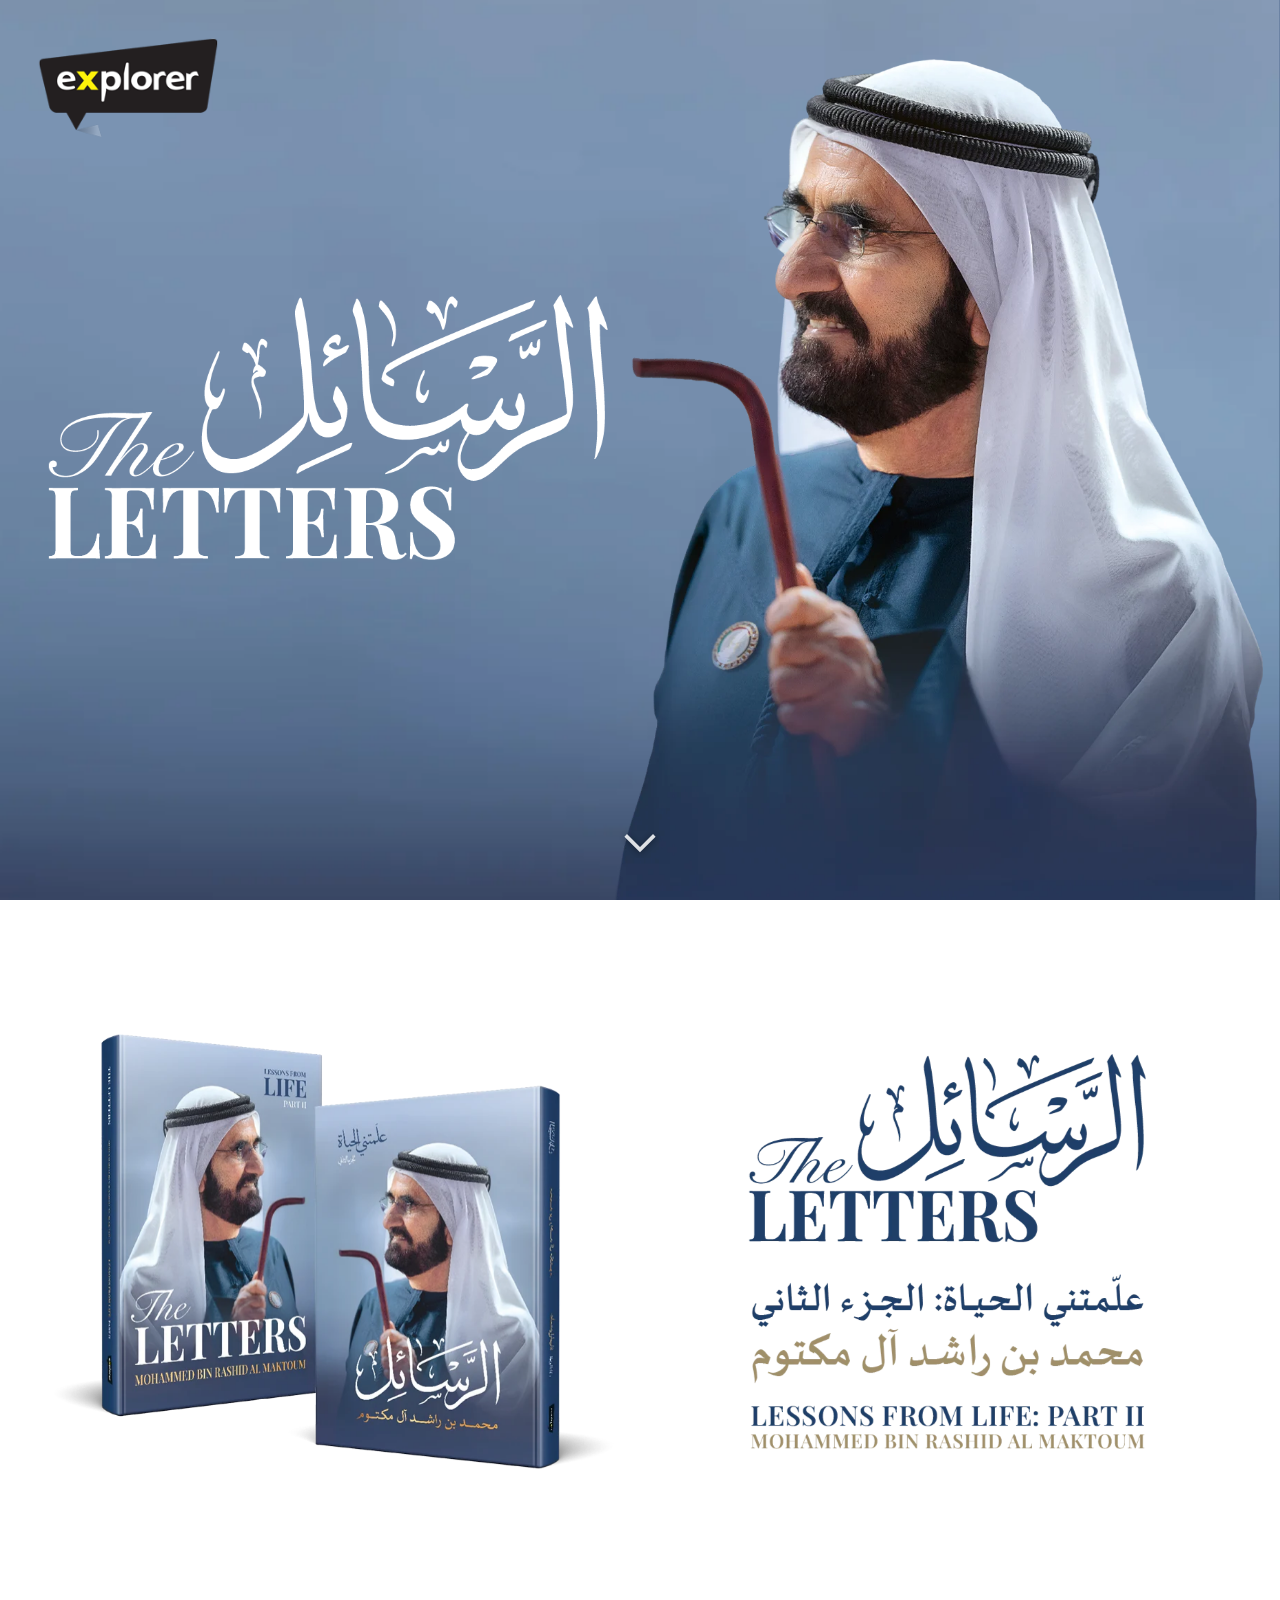
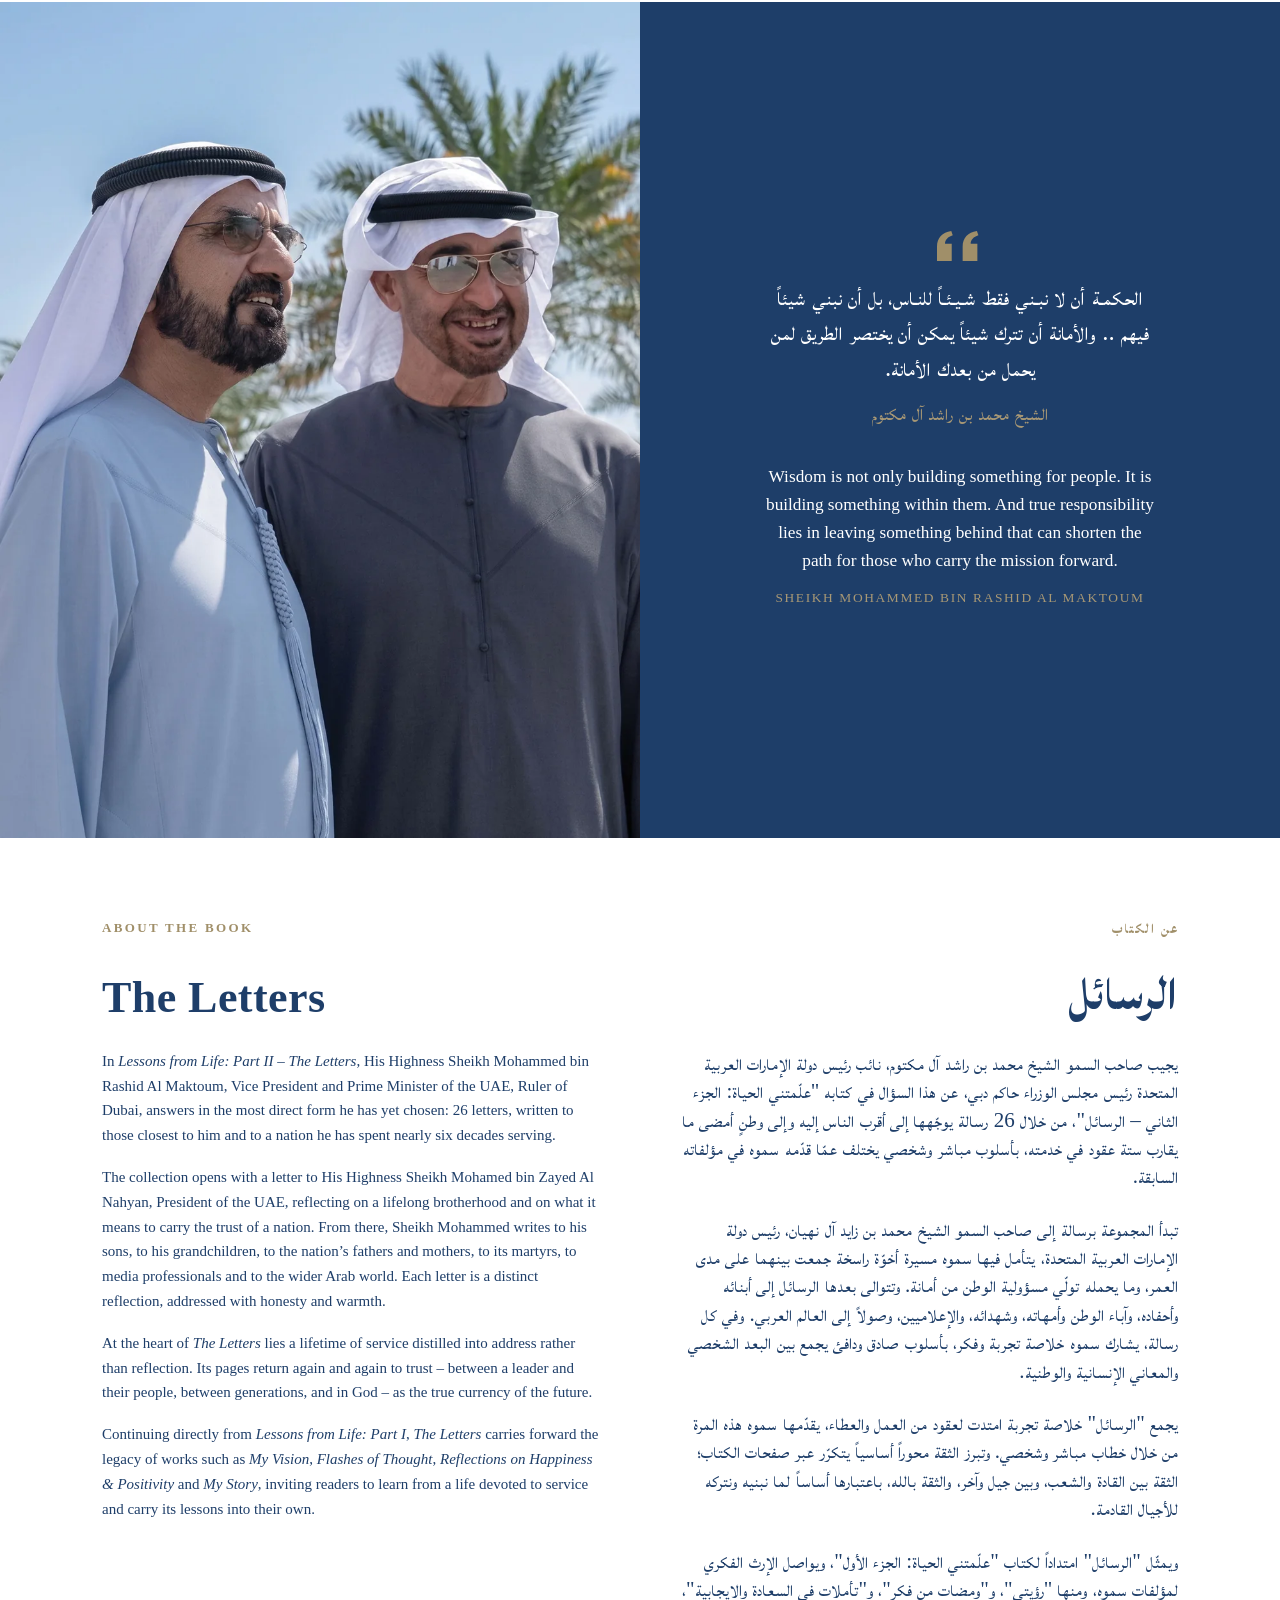
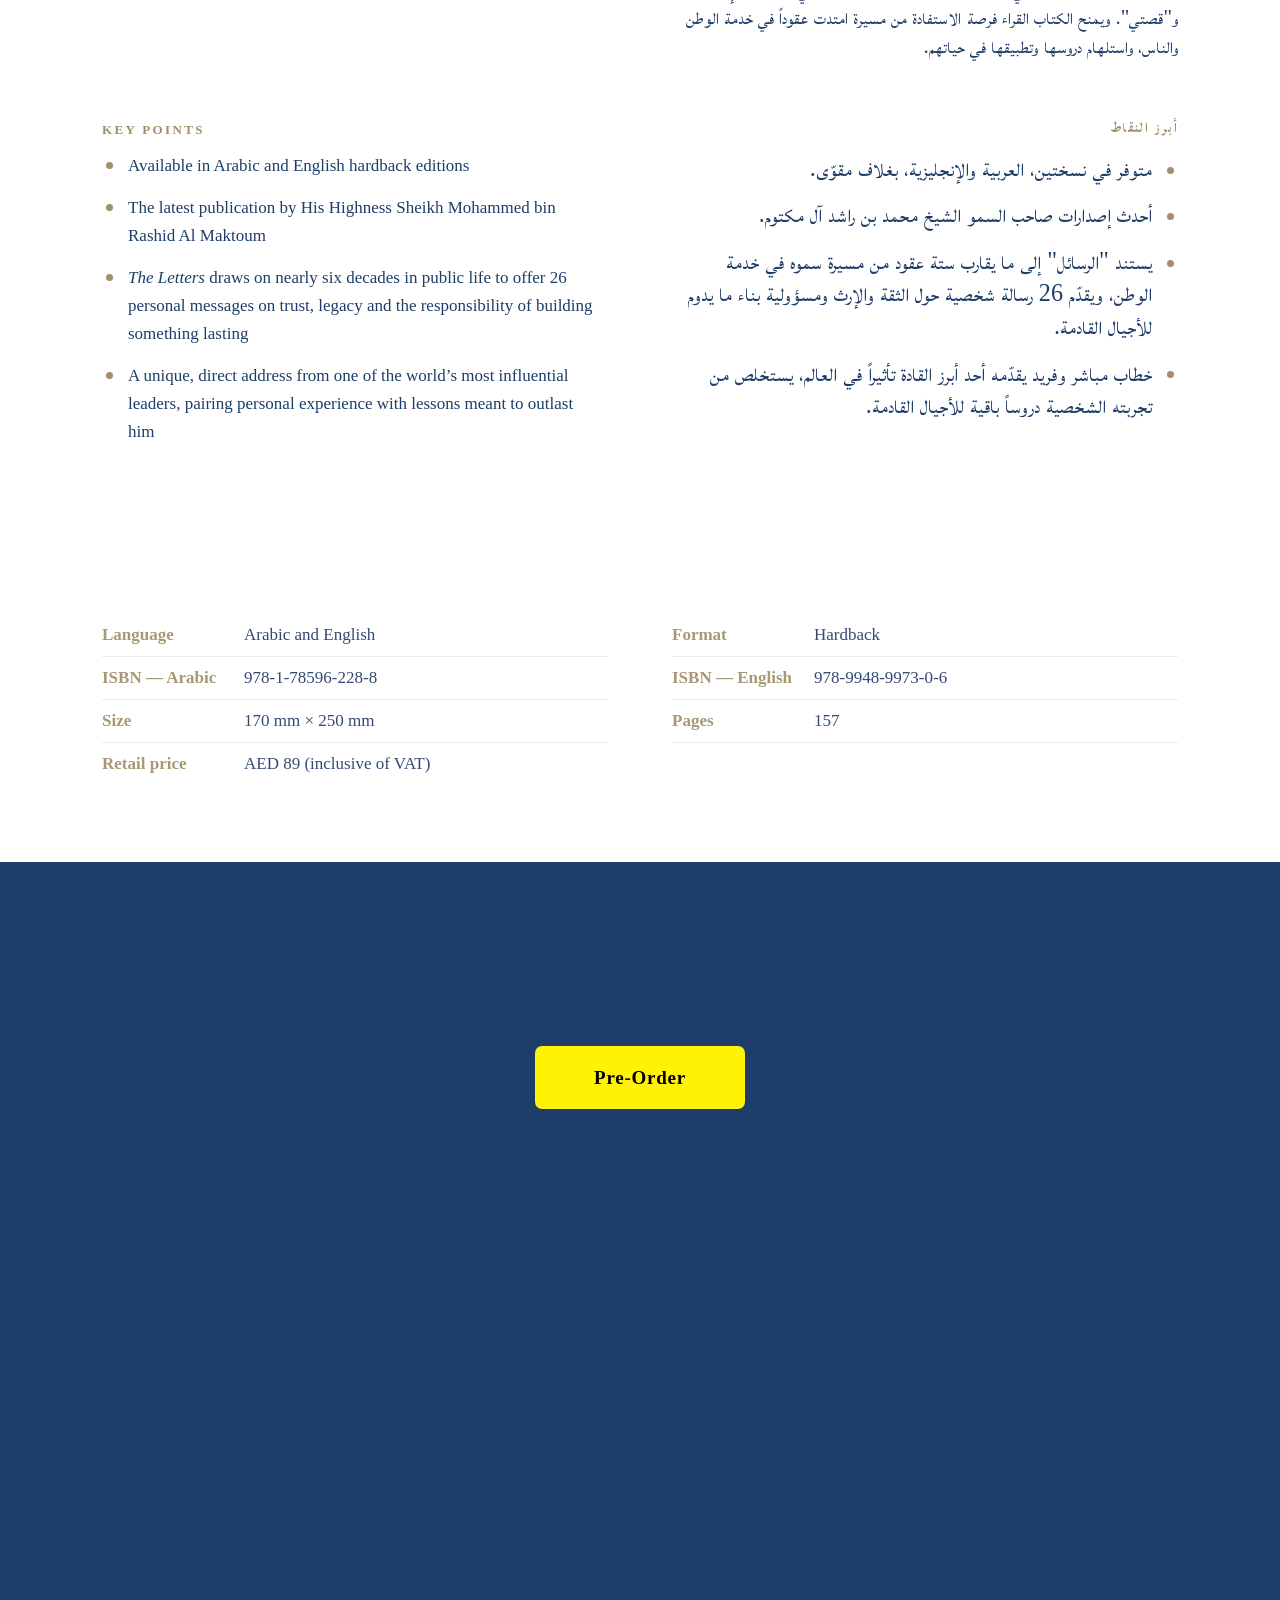
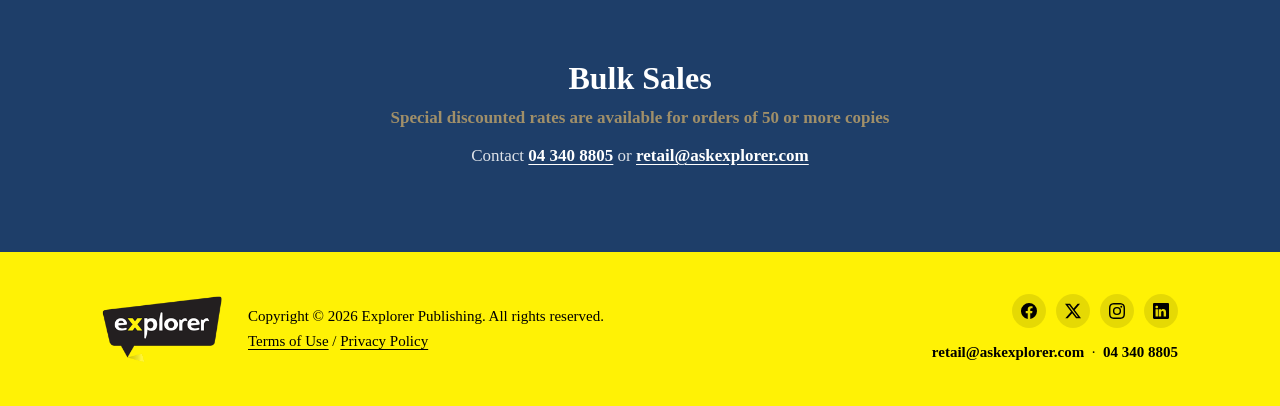
==== index.html @ 11eaa805 "Add the social share card; remove the unused feature band share.jpg - The page has advertised og:ima" ====
<!DOCTYPE html>
<html lang="en" dir="ltr">
<head>
<meta charset="utf-8" />
<meta name="viewport" content="width=device-width, initial-scale=1" />
<meta name="author" content="Explorer Publishing" />

<title>علّمتني الحياة: الجزء الثاني – الرسائل | Lessons from Life: Part II – The Letters</title>
<meta name="description" content="26 letters on trust, legacy and what we leave behind — the latest book by HH Sheikh Mohammed bin Rashid Al Maktoum. Pre-order the Arabic or English hardback from Explorer Publishing." />
<meta name="keywords" content="علّمتني الحياة الجزء الثاني, الرسائل, Lessons from Life Part II, The Letters, HH Sheikh Mohammed bin Rashid Al Maktoum, Explorer Publishing, UAE books, Arabic books, English edition, Dubai leadership books, 978-1-78596-228-8, 978-9948-9973-0-6" />
<link rel="canonical" href="https://askexplorer.com/lessonsfromlife/" />

<!-- Social sharing -->
<meta property="og:type" content="book" />
<meta property="og:site_name" content="Explorer Publishing" />
<meta property="og:locale" content="en_AE" />
<meta property="og:locale:alternate" content="ar_AE" />
<meta property="og:title" content="Lessons from Life: Part II – The Letters" />
<meta property="og:description" content="26 letters on trust, legacy and what we leave behind — the latest book by HH Sheikh Mohammed bin Rashid Al Maktoum. Arabic and English hardback editions, pre-order now." />
<meta property="og:image" content="https://askexplorer.com/lessonsfromlife/images/part2/share.jpg" />
<meta property="og:image:width" content="1200" />
<meta property="og:image:height" content="630" />
<meta property="og:image:type" content="image/jpeg" />
<meta property="og:image:alt" content="Lessons from Life: Part II – The Letters, by HH Sheikh Mohammed bin Rashid Al Maktoum" />
<meta property="og:url" content="https://askexplorer.com/lessonsfromlife/" />
<meta name="twitter:card" content="summary_large_image" />
<meta name="twitter:site" content="@askexplorer" />
<meta name="twitter:title" content="Lessons from Life: Part II – The Letters" />
<meta name="twitter:description" content="26 letters on trust, legacy and what we leave behind. Arabic and English hardback editions, pre-order now." />
<meta name="twitter:image" content="https://askexplorer.com/lessonsfromlife/images/part2/share.jpg" />

<!-- ?v=2 because the icon was replaced in place; browsers cache favicons
     hard and would otherwise keep serving the old one indefinitely. -->
<link rel="icon" href="images/favicon.svg?v=2" type="image/svg+xml" />
<link rel="icon" href="images/favicon.ico?v=2" sizes="16x16 32x32 48x48" />
<link rel="apple-touch-icon" href="images/apple-touch-icon.png?v=2" />
<meta name="theme-color" content="#1E3E69" />

<link rel="preload" href="fonts/lateef-arabic-400.woff2" as="font" type="font/woff2" crossorigin />
<!-- Hero art is the LCP. The sky is a CSS background, so without this the
     browser cannot start it until the stylesheet has parsed. -->
<link rel="preload" href="images/part2/sky.webp" as="image" type="image/webp" />
<link rel="preload" href="images/part2/figure.webp" as="image" type="image/webp" fetchpriority="high" />
<link rel="stylesheet" href="css/site.css" />

<script type="application/ld+json">
{
  "@context": "https://schema.org",
  "@type": "Book",
  "name": "علّمتني الحياة: الجزء الثاني – الرسائل",
  "alternateName": "Lessons from Life: Part II – The Letters",
  "author": { "@type": "Person", "name": "HH Sheikh Mohammed bin Rashid Al Maktoum" },
  "isPartOf": { "@type": "BookSeries", "name": "Lessons from Life" },
  "position": 2,
  "publisher": { "@type": "Organization", "name": "Explorer Publishing", "url": "https://askexplorer.com/" },
  "image": "https://askexplorer.com/lessonsfromlife/images/part2/share.jpg",
  "url": "https://askexplorer.com/lessonsfromlife/",
  "description": "26 letters written by HH Sheikh Mohammed bin Rashid Al Maktoum to those closest to him and to the nation he has spent nearly six decades serving — on trust, legacy and the responsibility of building something lasting. Available in Arabic and English hardback editions.",
  "workExample": [
    {
      "@type": "Book",
      "bookEdition": "Arabic",
      "inLanguage": "ar",
      "isbn": "978-1-78596-228-8",
      "bookFormat": "https://schema.org/Hardcover",
      "numberOfPages": 157,
      "offers": {
        "@type": "Offer",
        "url": "https://shop.askexplorer.com/hh-books/lessons-from-life-part-two-the-letters.html",
        "price": "89.00",
        "priceCurrency": "AED",
        "availability": "https://schema.org/PreOrder",
        "seller": { "@type": "Organization", "name": "Explorer Publishing" }
      }
    },
    {
      "@type": "Book",
      "bookEdition": "English",
      "inLanguage": "en",
      "isbn": "978-9948-9973-0-6",
      "bookFormat": "https://schema.org/Hardcover",
      "offers": {
        "@type": "Offer",
        "url": "https://shop.askexplorer.com/hh-books/lessons-from-life-part-two-the-letters.html",
        "price": "89.00",
        "priceCurrency": "AED",
        "availability": "https://schema.org/PreOrder",
        "seller": { "@type": "Organization", "name": "Explorer Publishing" }
      }
    }
  ]
}
</script>

<!-- GA4. Replaced the UA property, which stopped collecting in July 2023. -->
<script async src="https://www.googletagmanager.com/gtag/js?id=G-B849YPRY3N"></script>
<script>
  window.dataLayer = window.dataLayer || [];
  function gtag(){dataLayer.push(arguments);}
  gtag('js', new Date());
  gtag('config', 'G-B849YPRY3N');
</script>
</head>

<body>
<a class="skip-link" href="#main">Skip to content</a>

<div class="site-logo">
  <a href="https://www.askexplorer.com/" target="_blank" rel="noopener">
    <img src="images/logo.png" width="209" height="115" alt="Explorer Publishing" />
  </a>
</div>

<!-- ============ HERO ============ -->
<!-- Pure-image hero. Nothing renders over the art; the <h1> is visually
     hidden so search engines and screen readers still get the title.

     The title and figure are trimmed to their exact alpha bounding boxes, so
     they can be positioned independently. On wide screens they sit inside a
     stage that reproduces the designer's original 2000x1306 composition
     exactly. On portrait screens the stage becomes a column: title on top,
     figure anchored to the bottom, sky cropping freely behind. -->
<header class="hero" id="top">

  <div class="hero__layers" aria-hidden="true">

    <div class="hero__sky" data-depth="0.18"></div>

    <div class="hero__stage">
      <picture class="hero__art hero__art--title">
        <source srcset="images/part2/title.webp?v=2" type="image/webp" />
        <img src="images/part2/title.png?v=2" alt="" width="811" height="385"
             decoding="async" fetchpriority="high" />
      </picture>

      <picture class="hero__art hero__art--figure">
        <source srcset="images/part2/figure.webp" type="image/webp" />
        <img src="images/part2/figure.png" alt="" width="940" height="1221"
             decoding="async" fetchpriority="high" />
      </picture>
    </div>

  </div>

  <h1 class="visually-hidden">
    <span lang="ar" dir="rtl">علّمتني الحياة: الجزء الثاني – الرسائل</span>
    — Lessons from Life: Part II – The Letters, by HH Sheikh Mohammed bin Rashid Al Maktoum
  </h1>

  <a class="scroll-cue" href="#main" aria-label="Scroll to content">
    <svg viewBox="0 0 24 24" aria-hidden="true" focusable="false"><path fill="currentColor" d="M12 16.5 3.5 8l1.4-1.4L12 13.7l7.1-7.1L20.5 8z"/></svg>
  </a>
</header>

<main id="main">

  <!-- ============ THE BOOK ============ -->
  <!-- Two columns on a white ground: books left, title lockup right. Split
       from the single supplied plate at its natural gutter, so each half can
       be placed independently and stack on narrow screens. -->
  <section class="book-split" aria-label="The book">

    <div class="book-split__col book-split__col--books" data-drift="-26">
      <picture>
        <source srcset="images/part2/cover-books.webp?v=2" type="image/webp" />
        <img src="images/part2/cover-books.png?v=2"
             alt="The Letters shown in both editions: the English hardback and the Arabic hardback, علّمتني الحياة: الجزء الثاني – الرسائل"
             width="783" height="605"
             loading="lazy" decoding="async" />
      </picture>
    </div>

    <div class="book-split__col book-split__col--title" data-drift="14">
      <picture>
        <source srcset="images/part2/cover-title.webp?v=2" type="image/webp" />
        <img src="images/part2/cover-title.png?v=2"
             alt="Lessons from Life: Part II – The Letters, by Mohammed bin Rashid Al Maktoum"
             width="578" height="575" loading="lazy" decoding="async" />
      </picture>
    </div>

  </section>

  <!-- ============ QUOTE ============ -->
  <!-- Two columns: photograph left, quote panel right, as per the layout.
       Stacks to photo-over-text on narrow screens. -->
  <section class="quote-split" aria-label="Quote">

    <div class="quote-split__media">
      <picture>
        <source srcset="images/part2/quote-photo.webp" type="image/webp" />
        <img src="images/part2/quote-photo.jpg" alt="" width="1000" height="1306"
             loading="lazy" decoding="async" />
      </picture>
    </div>

    <div class="quote-split__panel">
      <blockquote class="quote-split__inner">
        <p class="quote-mark" aria-hidden="true">
          <svg viewBox="0 0 40 26" width="46" height="30" focusable="false"><path fill="currentColor" d="M0 26V13.7C0 6.1 4.6 1 12.4 0l1.3 3.6C9.4 5 7 7.6 7 11h5.8v15H0Zm22.3 0V13.7C22.3 6.1 26.9 1 34.7 0L36 3.6C31.7 5 29.3 7.6 29.3 11h5.8v15H22.3Z"/></svg>
        </p>

        <p class="quote-ar" lang="ar" dir="rtl">الحكمـة أن لا نبـني فقط شـيـئـاً للنـاس،  بل أن نبني شيئاً فيهم .. والأمانة أن تترك شيئاً يمكن أن يختصر الطريق لمن يحمل من بعدك الأمانة.</p>
        <cite class="quote-cite quote-cite--ar" lang="ar" dir="rtl">الشيخ محمد بن راشد آل مكتوم</cite>

        <p class="quote-en">Wisdom is not only building something for people. It is building something within them. And true responsibility lies in leaving something behind that can shorten the path for those who carry the mission forward.</p>
        <cite class="quote-cite">Sheikh Mohammed bin Rashid Al Maktoum</cite>
      </blockquote>
    </div>

  </section>

  <!-- ============ ABOUT THE BOOK ============ -->
  <section class="section" id="about">
    <div class="shell">
      <div class="bilingual">

        <div class="col-en">
          <p class="eyebrow">About the book</p>
          <h2 class="section-title">The Letters</h2>
          <div style="margin-top:24px">
              <p>In <i>Lessons from Life: Part II &ndash; The Letters</i>, His Highness Sheikh Mohammed bin Rashid Al Maktoum, Vice President and Prime Minister of the UAE, Ruler of Dubai, answers in the most direct form he has yet chosen: 26 letters, written to those closest to him and to a nation he has spent nearly six decades serving.</p>
              <p>The collection opens with a letter to His Highness Sheikh Mohamed bin Zayed Al Nahyan, President of the UAE, reflecting on a lifelong brotherhood and on what it means to carry the trust of a nation. From there, Sheikh Mohammed writes to his sons, to his grandchildren, to the nation&rsquo;s fathers and mothers, to its martyrs, to media professionals and to the wider Arab world. Each letter is a distinct reflection, addressed with honesty and warmth.</p>
              <p>At the heart of <i>The Letters</i> lies a lifetime of service distilled into address rather than reflection. Its pages return again and again to trust &ndash; between a leader and their people, between generations, and in God &ndash; as the true currency of the future.</p>
              <p>Continuing directly from <i>Lessons from Life: Part I</i>, <i>The Letters</i> carries forward the legacy of works such as <i>My Vision</i>, <i>Flashes of Thought</i>, <i>Reflections on Happiness &amp; Positivity</i> and <i>My Story</i>, inviting readers to learn from a life devoted to service and carry its lessons into their own.</p>
          </div>
          <h3 class="eyebrow" style="margin-top:32px">Key points</h3>
          <ul class="points">
                <li>Available in Arabic and English hardback editions</li>
                <li>The latest publication by His Highness Sheikh Mohammed bin Rashid Al Maktoum</li>
                <li><i>The Letters</i> draws on nearly six decades in public life to offer 26 personal messages on trust, legacy and the responsibility of building something lasting</li>
                <li>A unique, direct address from one of the world&rsquo;s most influential leaders, pairing personal experience with lessons meant to outlast him</li>
          </ul>
        </div>

        <div class="col-ar" lang="ar" dir="rtl">
          <p class="eyebrow">عن الكتاب</p>
          <h2 class="section-title">الرسائل</h2>
          <div style="margin-top:24px">
              <p>يجيب صاحب السمو الشيخ محمد بن راشد آل مكتوم، نائب رئيس دولة الإمارات العربية المتحدة رئيس مجلس الوزراء حاكم دبي، عن هذا السؤال في كتابه "علّمتني الحياة: الجزء الثاني – الرسائل"، من خلال 26 رسالة يوجّهها إلى أقرب الناس إليه وإلى وطنٍ أمضى ما يقارب ستة عقود في خدمته، بأسلوب مباشر وشخصي يختلف عمّا قدّمه سموه في مؤلفاته السابقة.</p>
              <p>تبدأ المجموعة برسالة إلى صاحب السمو الشيخ محمد بن زايد آل نهيان، رئيس دولة الإمارات العربية المتحدة، يتأمل فيها سموه مسيرة أخوّة راسخة جمعت بينهما على مدى العمر، وما يحمله تولّي مسؤولية الوطن من أمانة. وتتوالى بعدها الرسائل إلى أبنائه وأحفاده، وآباء الوطن وأمهاته، وشهدائه، والإعلاميين، وصولاً إلى العالم العربي. وفي كل رسالة، يشارك سموه خلاصة تجربة وفكر، بأسلوب صادق ودافئ يجمع بين البعد الشخصي والمعاني الإنسانية والوطنية.</p>
              <p>يجمع "الرسائل" خلاصة تجربة امتدت لعقود من العمل والعطاء، يقدّمها سموه هذه المرة من خلال خطاب مباشر وشخصي. وتبرز الثقة محوراً أساسياً يتكرّر عبر صفحات الكتاب؛ الثقة بين القادة والشعب، وبين جيل وآخر، والثقة بالله، باعتبارها أساساً لما نبنيه ونتركه للأجيال القادمة.</p>
              <p>ويمثّل "الرسائل" امتداداً لكتاب "علّمتني الحياة: الجزء الأول"، ويواصل الإرث الفكري لمؤلفات سموه، ومنها "رؤيتي"، و"ومضات من فكر"، و"تأملات في السعادة والإيجابية"، و"قصتي". ويمنح الكتاب القراء فرصة الاستفادة من مسيرة امتدت عقوداً في خدمة الوطن والناس، واستلهام دروسها وتطبيقها في حياتهم.</p>
          </div>
          <h3 class="eyebrow" style="margin-top:32px">أبرز النقاط</h3>
          <ul class="points">
                <li>متوفر في نسختين، العربية والإنجليزية، بغلاف مقوّى.</li>
                <li>أحدث إصدارات صاحب السمو الشيخ محمد بن راشد آل مكتوم.</li>
                <li>يستند "الرسائل" إلى ما يقارب ستة عقود من مسيرة سموه في خدمة الوطن، ويقدّم 26 رسالة شخصية حول الثقة والإرث ومسؤولية بناء ما يدوم للأجيال القادمة.</li>
                <li>خطاب مباشر وفريد يقدّمه أحد أبرز القادة تأثيراً في العالم، يستخلص من تجربته الشخصية دروساً باقية للأجيال القادمة.</li>
          </ul>
        </div>

      </div>
    </div>
  </section>

  <!-- ============ SPECS ============ -->
  <section class="section" id="details">
    <div class="shell">
      <h2 class="visually-hidden">Book details</h2>
      <dl class="specs specs--wide">
        <div><dt>Language</dt><dd>Arabic and English</dd></div>
        <div><dt>Format</dt><dd>Hardback</dd></div>
        <div><dt>ISBN &mdash; Arabic</dt><dd>978-1-78596-228-8</dd></div>
        <div><dt>ISBN &mdash; English</dt><dd>978-9948-9973-0-6</dd></div>
        <div><dt>Size</dt><dd>170&nbsp;mm &times; 250&nbsp;mm</dd></div>
        <div><dt>Pages</dt><dd>157</dd></div>
        <div><dt>Retail price</dt><dd>AED&nbsp;89 (inclusive of VAT)</dd></div>
      </dl>
    </div>
  </section>

  <!-- ============ CTA ============ -->
  <section class="section cta-band band--dark" id="order"
           data-bg="images/part2/preorder-bg">
    <div class="shell">
      <h2 class="visually-hidden">Pre-order The Letters</h2>
      <a class="button" href="https://shop.askexplorer.com/hh-books/lessons-from-life-part-two-the-letters.html" target="_blank" rel="noopener"
         data-track="preorder">Pre-Order</a>
    </div>
  </section>

  <!-- ============ BULK SALES ============ -->
  <section class="section band--dark bulk-band" id="bulk"
           data-bg="images/part2/bulk-bg">
    <div class="shell bulk">
      <h2>Bulk Sales</h2>
      <p>Special discounted rates are available for orders of 50 or more copies</p>
      <p class="bulk__contact">
        Contact <a href="tel:+97143408805">04&nbsp;340&nbsp;8805</a>
        or <a href="mailto:retail@askexplorer.com">retail@askexplorer.com</a>
      </p>
    </div>
  </section>

</main>

<!-- ============ FOOTER ============ -->
<footer class="site-footer">
  <div class="shell footer-grid">

    <div class="footer-logo">
      <a href="https://www.askexplorer.com/" target="_blank" rel="noopener">
        <img src="images/logo.png" width="209" height="115" alt="Explorer Publishing" />
      </a>
    </div>

    <div>
      <p style="margin:0">Copyright &copy; 2026 Explorer Publishing. All rights reserved.</p>
      <p class="footer-links" style="margin:0">
        <a href="https://askexplorer.com/shop/terms-and-conditions">Terms of Use</a> /
        <a href="https://askexplorer.com/shop/privacy-policy">Privacy Policy</a>
      </p>
    </div>

    <div class="footer-contact">
      <div class="social">
        <a href="https://www.facebook.com/askexplorer" aria-label="Explorer on Facebook" target="_blank" rel="noopener">
          <svg viewBox="0 0 16 16" aria-hidden="true"><path d="M16 8.05A8.02 8.02 0 0 0 8 0a8.02 8.02 0 0 0-1.25 15.94v-5.6H4.72V8.05h2.03V6.28c0-2.02 1.2-3.13 3.02-3.13.87 0 1.79.16 1.79.16v1.97h-1.01c-.99 0-1.3.62-1.3 1.26v1.51h2.22l-.36 2.29H9.25v5.6A8.02 8.02 0 0 0 16 8.05Z"/></svg>
        </a>
        <a href="https://x.com/askexplorer" aria-label="Explorer on X" target="_blank" rel="noopener">
          <svg viewBox="0 0 16 16" aria-hidden="true"><path d="M12.6.75h2.454l-5.36 6.142L16 15.25h-4.937l-3.867-5.07-4.425 5.07H.316l5.733-6.57L0 .75h5.063l3.495 4.633L12.601.75Zm-.86 13.028h1.36L4.323 2.145H2.865z"/></svg>
        </a>
        <a href="https://www.instagram.com/askexplorer/" aria-label="Explorer on Instagram" target="_blank" rel="noopener">
          <svg viewBox="0 0 16 16" aria-hidden="true"><path d="M8 1.44c2.14 0 2.39.01 3.23.05.78.03 1.2.16 1.49.27.37.15.64.32.92.6.28.28.45.55.6.92.11.29.24.71.27 1.49.04.84.05 1.09.05 3.23s-.01 2.39-.05 3.23c-.03.78-.16 1.2-.27 1.49-.15.37-.32.64-.6.92-.28.28-.55.45-.92.6-.29.11-.71.24-1.49.27-.84.04-1.09.05-3.23.05s-2.39-.01-3.23-.05c-.78-.03-1.2-.16-1.49-.27a2.5 2.5 0 0 1-.92-.6 2.5 2.5 0 0 1-.6-.92c-.11-.29-.24-.71-.27-1.49C1.45 10.39 1.44 10.14 1.44 8s.01-2.39.05-3.23c.03-.78.16-1.2.27-1.49.15-.37.32-.64.6-.92.28-.28.55-.45.92-.6.29-.11.71-.24 1.49-.27C5.61 1.45 5.86 1.44 8 1.44ZM8 0C5.83 0 5.55.01 4.7.05c-.85.04-1.43.17-1.94.37-.53.2-.98.48-1.42.93-.45.44-.72.89-.93 1.42-.2.51-.33 1.09-.37 1.94C.01 5.55 0 5.83 0 8s.01 2.45.05 3.3c.04.85.17 1.43.37 1.94.2.53.48.98.93 1.42.44.45.89.72 1.42.93.51.2 1.09.33 1.94.37.85.04 1.13.05 3.3.05s2.45-.01 3.3-.05c.85-.04 1.43-.17 1.94-.37.53-.2.98-.48 1.42-.93.45-.44.72-.89.93-1.42.2-.51.33-1.09.37-1.94.04-.85.05-1.13.05-3.3s-.01-2.45-.05-3.3c-.04-.85-.17-1.43-.37-1.94a3.9 3.9 0 0 0-.93-1.42A3.9 3.9 0 0 0 13.24.42c-.51-.2-1.09-.33-1.94-.37C10.45.01 10.17 0 8 0Zm0 3.89a4.11 4.11 0 1 0 0 8.22 4.11 4.11 0 0 0 0-8.22Zm0 6.78a2.67 2.67 0 1 1 0-5.34 2.67 2.67 0 0 1 0 5.34Zm5.24-6.94a.96.96 0 1 1-1.92 0 .96.96 0 0 1 1.92 0Z"/></svg>
        </a>
        <a href="https://www.linkedin.com/company/explorer-publishing" aria-label="Explorer on LinkedIn" target="_blank" rel="noopener">
          <svg viewBox="0 0 16 16" aria-hidden="true"><path d="M0 1.15C0 .52.53 0 1.18 0h13.64C15.47 0 16 .52 16 1.15v13.7c0 .63-.53 1.15-1.18 1.15H1.18C.53 16 0 15.48 0 14.85V1.15ZM4.94 13.4V6.17H2.54v7.23h2.4Zm-1.2-8.22c.84 0 1.36-.55 1.36-1.24-.02-.7-.52-1.24-1.34-1.24-.82 0-1.36.54-1.36 1.24 0 .69.52 1.24 1.32 1.24h.02Zm4.42 8.22V9.37c0-.22.02-.43.08-.59.17-.43.56-.88 1.21-.88.86 0 1.2.65 1.2 1.6v3.9h2.4V9.22c0-2.22-1.18-3.25-2.76-3.25-1.29 0-1.86.71-2.18 1.2v.03h-.02l.02-.03V6.17h-2.4c.03.68 0 7.23 0 7.23h2.4Z"/></svg>
        </a>
      </div>
      <p style="margin:0">
        <a href="mailto:retail@askexplorer.com">retail@askexplorer.com</a>
        &nbsp;&middot;&nbsp;
        <a href="tel:+97143408805">04 340 8805</a>
      </p>
    </div>

  </div>
</footer>

<button class="to-top" type="button" aria-label="Back to top">
  <svg viewBox="0 0 24 24" aria-hidden="true"><path d="M12 7.5 20.5 16l-1.4 1.4L12 10.3l-7.1 7.1L3.5 16z"/></svg>
</button>

<script>
(function () {
  // Back-to-top
  var btn = document.querySelector('.to-top');
  var onScroll = function () {
    btn.classList.toggle('is-visible', window.scrollY > 600);
  };
  window.addEventListener('scroll', onScroll, { passive: true });
  onScroll();
  btn.addEventListener('click', function () {
    var reduce = window.matchMedia('(prefers-reduced-motion: reduce)').matches;
    window.scrollTo({ top: 0, behavior: reduce ? 'auto' : 'smooth' });
  });

  // Hero parallax — layers drift at different rates. Desktop + motion-safe
  // only; on touch and reduced-motion the layers stay put.
  var layers = [].slice.call(document.querySelectorAll('.hero__sky[data-depth]'));
  var motionOK = !window.matchMedia('(prefers-reduced-motion: reduce)').matches;
  var finePointer = window.matchMedia('(min-width: 900px) and (pointer: fine)').matches;
  if (layers.length && motionOK && finePointer) {
    var ticking = false;
    var place = function () {
      var y = window.scrollY;
      if (y < window.innerHeight * 1.2) {
        layers.forEach(function (el) {
          var d = parseFloat(el.getAttribute('data-depth')) || 0;
          el.style.transform = 'translate3d(0,' + (y * d).toFixed(2) + 'px,0)';
        });
      }
      ticking = false;
    };
    window.addEventListener('scroll', function () {
      if (!ticking) { ticking = true; window.requestAnimationFrame(place); }
    }, { passive: true });
    place();
  }

  // Image bands: reveal only once the artwork actually loads. Tries .webp
  // first, then .jpg, so it works whether or not the WebP pass has run.
  // Image bands: reveal only once the artwork actually loads, and only start
  // fetching when the band is near the viewport. These are decorative
  // backgrounds well below the fold - loading them eagerly put 146 KB on the
  // critical path for pixels nobody had scrolled to yet.
  var bands = [].slice.call(document.querySelectorAll('[data-bg]'));
  var loadBand = function (el) {
    var base = el.getAttribute('data-bg');
    var tryLoad = function (exts) {
      // Out of formats. A decorative band stays collapsed; a band carrying
      // real content keeps its solid colour and its content.
      if (!exts.length) return;
      var ext = exts[0], img = new Image();
      img.onload = function () {
        el.style.backgroundImage = 'url("' + base + ext + '")';
        el.hidden = false;
      };
      img.onerror = function () { tryLoad(exts.slice(1)); };
      img.src = base + ext;
    };
    tryLoad(['.webp', '.jpg']);
  };

  // A band that starts hidden has no box, so IntersectionObserver would never
  // fire for it and it could never un-hide. Those are probed straight away -
  // the probe is what decides whether they appear at all. Bands that are
  // already visible carry their own content and only need the artwork by the
  // time you reach them, so those are deferred.
  if ('IntersectionObserver' in window) {
    var io = new IntersectionObserver(function (entries) {
      entries.forEach(function (entry) {
        if (!entry.isIntersecting) return;
        io.unobserve(entry.target);
        loadBand(entry.target);
      });
    }, { rootMargin: '600px 0px' });   // start a screen early, so it is ready
    bands.forEach(function (el) {
      if (el.hidden) { loadBand(el); } else { io.observe(el); }
    });
  } else {
    bands.forEach(loadBand);
  }

  // Pre-order conversion event (fires once GA4 is live)
  document.querySelectorAll('[data-track]').forEach(function (el) {
    el.addEventListener('click', function () {
      if (typeof window.gtag === 'function') {
        window.gtag('event', 'preorder_click', {
          book: 'Lessons from Life Part II - The Letters',
          edition: el.getAttribute('data-track'),
          value: 89, currency: 'AED'
        });
      }
    });
  });
})();
</script>

</body>
</html>
---- css/site.css ----
/* ==========================================================================
   Lessons from Life: Part II — The Letters
   Explorer Publishing · single-page site stylesheet
   Replaces the Canvas theme bundle (bootstrap/style/dark/font-icons/
   animate/responsive/swiper + jquery/plugins/functions ≈ 1.4 MB).
   ========================================================================== */

/* ---------- Lateef, self-hosted ----------------------------------------
   Served from this origin instead of fonts.googleapis.com. The Google link was
   a render-blocking stylesheet on a third-party origin, costing a DNS lookup,
   a TLS handshake and a round trip before any Arabic could paint. Only the
   Arabic subset is shipped - the English column is Georgia, so Google's latin
   and latin-ext faces were dead weight (6 files down to 2).
   ---------------------------------------------------------------------- */
@font-face {
  font-family: 'Lateef';
  font-style: normal;
  font-weight: 400;
  font-display: swap;
  src: url('../fonts/lateef-arabic-400.woff2') format('woff2');
  unicode-range: U+0600-06FF, U+0750-077F, U+0870-088E, U+0890-0891, U+0897-08E1, U+08E3-08FF, U+200C-200E, U+2010-2011, U+204F, U+2E41, U+FB50-FDFF, U+FE70-FE74, U+FE76-FEFC, U+102E0-102FB, U+10E60-10E7E, U+10EC2-10EC4, U+10EFC-10EFF, U+1EE00-1EE03, U+1EE05-1EE1F, U+1EE21-1EE22, U+1EE24, U+1EE27, U+1EE29-1EE32, U+1EE34-1EE37, U+1EE39, U+1EE3B, U+1EE42, U+1EE47, U+1EE49, U+1EE4B, U+1EE4D-1EE4F, U+1EE51-1EE52, U+1EE54, U+1EE57, U+1EE59, U+1EE5B, U+1EE5D, U+1EE5F, U+1EE61-1EE62, U+1EE64, U+1EE67-1EE6A, U+1EE6C-1EE72, U+1EE74-1EE77, U+1EE79-1EE7C, U+1EE7E, U+1EE80-1EE89, U+1EE8B-1EE9B, U+1EEA1-1EEA3, U+1EEA5-1EEA9, U+1EEAB-1EEBB, U+1EEF0-1EEF1;
}
@font-face {
  font-family: 'Lateef';
  font-style: normal;
  font-weight: 700;
  font-display: swap;
  src: url('../fonts/lateef-arabic-700.woff2') format('woff2');
  unicode-range: U+0600-06FF, U+0750-077F, U+0870-088E, U+0890-0891, U+0897-08E1, U+08E3-08FF, U+200C-200E, U+2010-2011, U+204F, U+2E41, U+FB50-FDFF, U+FE70-FE74, U+FE76-FEFC, U+102E0-102FB, U+10E60-10E7E, U+10EC2-10EC4, U+10EFC-10EFF, U+1EE00-1EE03, U+1EE05-1EE1F, U+1EE21-1EE22, U+1EE24, U+1EE27, U+1EE29-1EE32, U+1EE34-1EE37, U+1EE39, U+1EE3B, U+1EE42, U+1EE47, U+1EE49, U+1EE4B, U+1EE4D-1EE4F, U+1EE51-1EE52, U+1EE54, U+1EE57, U+1EE59, U+1EE5B, U+1EE5D, U+1EE5F, U+1EE61-1EE62, U+1EE64, U+1EE67-1EE6A, U+1EE6C-1EE72, U+1EE74-1EE77, U+1EE79-1EE7C, U+1EE7E, U+1EE80-1EE89, U+1EE8B-1EE9B, U+1EEA1-1EEA3, U+1EEA5-1EEA9, U+1EEAB-1EEBB, U+1EEF0-1EEF1;
}

/* ---------- Design tokens (from the Part 2 EDM) ---------- */
:root {
  --navy:        #1E3E69;
  --navy-deep:   #16304F;
  --navy-soft:   #344A72;
  --gold:        #A08F69;
  --gold-light:  #A89875;
  --yellow:      #FFF205;
  --paper:       #FFFFFF;
  --grey:        #EDEDED;
  --rule:        rgba(160,143,105,.45);

  --serif:  Georgia, "Droid Serif", "Times New Roman", Times, serif;
  --arabic: "Lateef", "Sakkal Majalla", "Traditional Arabic", "Geeza Pro", Tahoma, serif;

  /* Shown behind the hero until the sky image loads. */
  --grad-hero: radial-gradient(120% 90% at 50% 0%, #2A5286 0%, #1E3E69 45%, #12283F 100%);

  --shell:  1180px;
  --gutter: clamp(20px, 5vw, 52px);
  /* Vertical rhythm between sections. Two adjacent sections each contribute
     this, so the space between their content is double the value. */
  --flow:   clamp(48px, 6vw, 84px);
}

/* ---------- Reset ---------- */
*, *::before, *::after { box-sizing: border-box; }
html { -webkit-text-size-adjust: 100%; scroll-behavior: smooth; }
body {
  margin: 0;
  background: var(--paper);
  color: var(--navy);
  font-family: var(--serif);
  font-size: 17px;
  line-height: 1.65;
  -webkit-font-smoothing: antialiased;
  overflow-x: hidden;
}
img, svg { display: block; max-width: 100%; height: auto; border: 0; }
/* Must outrank the display:grid/flex set on components, or [hidden] is a
   no-op and a collapsed section still occupies its full height. */
[hidden] { display: none !important; }
a { color: var(--gold); }
p { margin: 0 0 1.15em; }
h1, h2, h3 { margin: 0; font-weight: 700; line-height: 1.2; }

@media (prefers-reduced-motion: reduce) {
  html { scroll-behavior: auto; }
  *, *::before, *::after {
    animation-duration: .001ms !important;
    animation-iteration-count: 1 !important;
    transition-duration: .001ms !important;
  }
}

/* ---------- Helpers ---------- */
.shell { width: 100%; max-width: var(--shell); margin-inline: auto; padding-inline: var(--gutter); }
.visually-hidden {
  position: absolute !important; width: 1px; height: 1px;
  margin: -1px; padding: 0; overflow: hidden;
  clip: rect(0 0 0 0); clip-path: inset(50%); white-space: nowrap;
}
.skip-link {
  position: absolute; left: 12px; top: -60px; z-index: 200;
  background: var(--navy); color: #fff; padding: 12px 20px;
  border-radius: 6px; text-decoration: none; font-size: 15px;
  transition: top .18s ease;
}
.skip-link:focus { top: 12px; }
:focus-visible { outline: 3px solid var(--gold); outline-offset: 3px; }

/* Arabic type */
/* ---------- Arabic type ------------------------------------------------
   Lateef is a Naskh face and sets much smaller than Georgia at the same px.
   Every Arabic role is scaled here in one place rather than per element -
   doing it piecemeal previously left headings and list items at the English
   size, where they read visibly small next to the Latin column.
   --ar-scale drives the inherited cases; roles that set their own size are
   listed explicitly below so none can be missed again.
   ---------------------------------------------------------------------- */
:root { --ar-scale: 1.42; }

[lang="ar"] {
  font-family: var(--arabic);
  /* 1.85 was set when Arabic ran near the English size; it compounded with the
     1.35x larger type and left Arabic line boxes 59% taller than the English
     column. Lateef declares generous metrics - 145 units per 100px (95 ascent
     + 50 descent) - which is why its natural leading is 1.45. The ink is far
     smaller: 107 units worst case, measured on a string with stacked marks and
     descenders. So 1.35 overlaps the metric boxes but leaves the glyphs 28
     units of clearance, and brings the two columns into the same rhythm. */
  line-height: 1.35;
  font-size: calc(1em * var(--ar-scale));   /* catches bullets and loose text */
}

/* ---------- Site logo ---------- */
.site-logo { position: absolute; top: clamp(20px, 3vw, 40px); left: clamp(20px, 3vw, 40px); z-index: 20; }
.site-logo img { width: clamp(120px, 14vw, 180px); }

/* ---------- Shared section scaffolding ---------- */
.band { position: relative; background: var(--navy) center center / cover no-repeat; }
.band--figure {
  min-height: clamp(420px, 78vh, 820px);
  display: grid; place-items: center;
}
.band--dark { color: #fff; }
.band--dark h2 { color: #fff; }

.section { padding-block: var(--flow); }

.eyebrow {
  font-size: 13px; font-weight: 700; letter-spacing: .18em;
  text-transform: uppercase; color: var(--gold); margin: 0 0 14px;
}
.section-title { font-size: clamp(28px, 4vw, 44px); letter-spacing: .01em; }
.rule { border: 0; border-top: 2px dotted var(--gold); margin-block: clamp(36px, 6vw, 56px); }

/* ---------- Hero -----------------------------------------------------------
   The title and figure are trimmed to their exact alpha bounding boxes, which
   lets them be placed independently per breakpoint.

   Wide screens: a stage carrying the artwork's original 2000x1306 aspect is
   sized to cover the hero, and the two pieces sit at the exact percentage
   offsets they occupied in the designer's composition, so it is reproduced
   pixel-faithfully.

   Portrait screens: the stage becomes a column - title top, figure bottom -
   and the sky crops freely behind. The original lockup is a 1.53:1 landscape
   with the title hard left and the figure hard right; holding that on a phone
   either clips both or shrinks them to a third of the screen.
   -------------------------------------------------------------------------- */
.hero {
  position: relative;
  min-height: 100svh;
  overflow: hidden;
  background: var(--navy-deep);
  isolation: isolate;
}
.hero__layers { position: absolute; inset: 0; z-index: 0; }

/* --- sky: abstract, crops freely, and the only layer that drifts --- */
.hero__sky {
  position: absolute;
  inset: -12% 0;
  background-image: image-set(url("../images/part2/sky.webp") type("image/webp"),
                              url("../images/part2/sky.jpg")  type("image/jpeg"));
  /* Oversized rather than `cover` so there is vertical slack to crop with.
     At plain cover the image exactly fills the layer, background-position has
     no effect, and the white title lands on the palest band of the gradient.
     Anchoring to the bottom drops the lightest 18% out of frame. */
  background-size: auto 118%;
  background-position: center bottom;
  background-repeat: no-repeat;
  will-change: transform;
}

/* --- stage: covers the hero while holding the artwork's aspect --- */
/* Anchored to the TOP, not centred. The figure's head sits at the very top of
   its trimmed frame, so any upward overflow clips it - which is what happened
   on wide screens: at 2560x1080 the stage is 1672 tall against a 1080 viewport
   and centring pushed the head ~187px above the fold. Anchoring top keeps the
   head safe and lets the overflow fall off the bottom of the robe instead.
   min-width guarantees the stage is always at least as tall as the viewport. */
.hero__stage {
  position: absolute;
  left: 50%; top: 0;
  translate: -50% 0;
  width: 100%;
  min-width: calc(100svh * 2000 / 1306);
  aspect-ratio: 2000 / 1306;
}

.hero__art { position: absolute; display: block; }
.hero__art img { display: block; width: 100%; height: auto; }

/* Exact offsets from the source frame:
     title  bbox (142,428)-(953,813)   figure bbox (964,85)-(1904,1306) */
.hero__art--title  { left:  7.100%; top: 32.772%; width: 40.550%; }
.hero__art--figure { left: 48.200%; top:  6.508%; width: 47.000%; }

.hero::before {
  content: "";
  position: absolute; inset: 0; z-index: -1;
  background: var(--grad-hero);
}

.scroll-cue {
  position: absolute; bottom: 34px; left: 50%; translate: -50% 0; z-index: 2;
  width: 44px; height: 44px; display: grid; place-items: center;
  color: #fff; text-decoration: none; opacity: .85;
  filter: drop-shadow(0 1px 3px rgba(0,0,0,.45));
  animation: cue 2.4s ease-in-out infinite;
}
.scroll-cue:hover { opacity: 1; }
@keyframes cue { 0%,100% { transform: translateY(0); } 50% { transform: translateY(9px); } }

/* --- Portrait / narrow: stack the pieces --------------------------------- */
@media (max-aspect-ratio: 13/10) {
  /* The sky is a vertical gradient, light at top (lum 167) to dark at bottom
     (lum 66). At `cover` on a tall screen the full gradient shows, dropping
     the white title onto the lightest band at 2.5:1 - under the 3:1 large-text
     floor. Oversizing to 175% and anchoring to the bottom crops the pale top
     away, putting the title over lum ~126 (about 4.2:1, better than desktop's
     3.6:1) and keeping the dark base behind the figure. */
  .hero__sky {
    inset: 0;
    background-size: auto 175%;
    background-position: center bottom;
  }

  .hero__stage {
    position: absolute;
    inset: 0;
    left: 0; top: 0;
    translate: none;
    width: 100%;
    min-width: 0;
    height: 100%;
    aspect-ratio: auto;
    display: flex;
    flex-direction: column;
    align-items: center;
    padding: clamp(56px, 12svh, 130px) 6vw 0;
  }

  .hero__art { position: static; }

  /* Cap scales with the screen: ~231px on a phone, ~460px on a tablet, so
     the title does not look stranded on the wider portrait viewports. */
  .hero__art--title {
    width: min(70%, 460px);
    flex: 0 0 auto;
  }

  /* Fills the space under the title rather than sitting small at the bottom.
     flex:1 lets it take whatever the title leaves, and the height cap rises to
     72svh; object-position keeps it bottom-anchored as it grows. */
  /* Bleeds past the stage's 6vw side padding: the figure was width-limited to
     330px of a 375px screen, so `contain` letterboxed it and the extra height
     went unused. Cancelling the padding lets it use the full width. */
  .hero__art--figure {
    align-self: stretch;
    margin-inline: -6vw;
    width: auto;
    height: auto;
    min-height: 0;
    flex: 1 1 auto;
    margin-top: clamp(12px, 3svh, 32px);
    display: grid;
    place-items: end center;
  }
  .hero__art--figure img {
    width: auto;
    height: 100%;
    max-height: min(72svh, 720px);
    object-fit: contain;
    object-position: bottom center;
  }

  /* The figure now occupies the bottom edge, where the cue used to sit. */
  .scroll-cue { display: none; }
}

/* ---------- Bilingual two-column body ---------- */
.bilingual {
  display: grid; gap: clamp(38px, 6vw, 76px);
  grid-template-columns: 1fr;
  align-items: start;
}
@media (min-width: 900px) { .bilingual { grid-template-columns: 1fr 1fr; } }

/* The columns are two independent blocks, so the Arabic heading - 60px against
   the English 44px - made its column taller and pushed the Arabic body out of
   step with the English. Subgrid puts both columns on the same five rows
   (eyebrow / title / body / key-points label / list), so each pair starts
   together regardless of how the two scripts size. Bottom-aligning the eyebrow
   and title rows sits the two titles on a common line rather than a common
   top, which is what the differing cap heights need. */
@supports (grid-template-rows: subgrid) {
  @media (min-width: 900px) {
    .bilingual {
      grid-template-rows: repeat(5, auto);
      /* `gap` was authored as the space BETWEEN the two columns. Subgrid makes
         it apply between the five rows as well, adding 4 x 76px down the
         section. Vertical rhythm comes from the elements' own margins, so the
         row gap is zeroed and only the column gap is kept. */
      row-gap: 0;
      column-gap: clamp(38px, 6vw, 76px);
    }
    .col-en, .col-ar {
      display: grid;
      grid-template-rows: subgrid;
      grid-row: span 5;
    }
    .col-en > .eyebrow, .col-ar > .eyebrow,
    .col-en > .section-title, .col-ar > .section-title { align-self: end; }
  }
}

.col-en { text-align: left; }
.col-ar { text-align: right; direction: rtl; }
/* Scoped to the body wrapper, not every <p> in the column. `.col-en p`
   (0,1,1) outranked `.eyebrow` (0,1,0), so the eyebrow that is a <p> took the
   body size while the one that is an <h3> kept 13px - the two labels rendered
   at 17px and 13px in the same column. Targeting the wrapper removes the
   collision instead of escalating specificity against it. */
.col-en > div p { font-size: clamp(15px, 1.15vw, 17px); }
.col-ar > div p { font-size: clamp(21px, 1.62vw, 24px); }

/* Roles that declare their own size need it restated at Arabic scale. */
.col-ar .eyebrow       { font-size: 18px; letter-spacing: .08em; }
.col-ar .section-title { font-size: clamp(38px, 5.5vw, 60px); }

/* ---------- Key points ---------- */
.points { list-style: none; margin: 0; padding: 0; }
.points li { position: relative; padding-left: 26px; margin-bottom: 14px; }
.points li::before {
  content: ""; position: absolute; left: 4px; top: .62em;
  width: 7px; height: 7px; border-radius: 50%; background: var(--gold);
}
.col-ar .points li { padding-left: 0; padding-right: 26px; }
.col-ar .points li::before { left: auto; right: 4px; }

/* ---------- The book (books | title) ------------------------------------
   The supplied plate is navy type on transparent, drawn for a white ground.
   It was split at its natural 125px gutter (x 1031-1155 of 2000) into two
   trimmed halves, so they sit in real columns and reflow instead of being one
   image that has to crop.
   ------------------------------------------------------------------------ */
.book-split {
  display: grid;
  grid-template-columns: 1fr 1fr;
  align-items: center;
  justify-items: center;
  gap: clamp(28px, 4vw, 72px);
  background: #fff;
  padding: clamp(72px, 10vw, 150px) var(--gutter);
  min-height: clamp(560px, 78svh, 940px);
}

.book-split__col { display: grid; place-items: center; width: 100%; }
/* <picture> is inline and shrink-wraps, so centring the column centred the
   WRAPPER, not the image inside it. That only showed on the title, because the
   books image happens to fill its whole track. Making the wrapper a full-width
   block and centring the image within it fixes both. */
.book-split__col picture { display: block; width: 100%; }
/* Drift is applied inline by the parallax handler; will-change keeps it on its
   own layer so the two columns do not repaint the white ground each frame. */
.book-split__col[data-drift] { will-change: transform; }
.book-split__col img { width: 100%; height: auto; margin-inline: auto; }

/* Fluid, so the pair fills a wide viewport instead of floating small in it.
   Ceilings are the assets' native pixel widths - books 783, title 578 - past
   which they would simply be upscaled. The source plate is 2000x1306, so that
   is the hard limit; a larger export is needed to go bigger crisply, and on a
   2x screen these are already being resampled. */
.book-split__col--books img { max-width: min(100%, clamp(420px, 46vw, 780px)); }
.book-split__col--title img { max-width: min(100%, clamp(300px, 31vw, 578px)); }

/* Books on top, title beneath. */
@media (max-width: 899.98px) {
  .book-split {
    grid-template-columns: 1fr;
    gap: clamp(30px, 7vw, 52px);
    padding-block: clamp(48px, 11vw, 84px);
  }
  .book-split__col--books img { max-width: min(84%, 420px); }
  .book-split__col--title img { max-width: min(72%, 340px); }
}

/* ---------- Quote (photo | text) ---------------------------------------- */
.quote-split {
  display: grid;
  grid-template-columns: 1fr 1fr;
  background: var(--navy);
  color: #fff;
}

.quote-split__media { position: relative; }
.quote-split__media img {
  width: 100%;
  height: 100%;
  object-fit: cover;
  object-position: center center;
}

.quote-split__panel {
  display: grid;
  place-items: center;
  padding: clamp(44px, 6vw, 88px) clamp(24px, 5vw, 76px);
}
.quote-split__inner { margin: 0; max-width: 46ch; text-align: center; }

.quote-mark { color: var(--gold); margin: 0 0 18px; line-height: 0; }
.quote-mark svg { display: inline-block; }

.quote-ar {
  font-family: var(--arabic);
  font-size: clamp(23px, 1.95vw, 29px);
  line-height: 1.42;
  direction: rtl;
  margin: 0 0 14px;
}
.quote-en {
  font-size: clamp(16px, 1.35vw, 20px);
  line-height: 1.62;
  margin: 34px 0 12px;
}
.quote-cite {
  display: block;
  font-style: normal;
  color: var(--gold-light);
  font-size: clamp(12px, 1.05vw, 14px);
  letter-spacing: .12em;
  text-transform: uppercase;
}
.quote-cite--ar {
  font-family: var(--arabic);
  font-size: clamp(19px, 1.7vw, 25px);
  letter-spacing: normal;
  text-transform: none;
}

/* Stack on narrow screens: photo on top, quote beneath. */
@media (max-width: 899.98px) {
  .quote-split { grid-template-columns: 1fr; }
  .quote-split__media img { height: auto; max-height: 62svh; }
}

/* ---------- Specs + bulk ---------- */
.detail-grid {
  display: grid; gap: clamp(34px, 5vw, 64px);
  grid-template-columns: 1fr;
}
@media (min-width: 820px) { .detail-grid { grid-template-columns: 1.15fr .85fr; } }

.specs { margin: 0; }
.specs--wide { display: grid; gap: 0 clamp(24px, 5vw, 72px); grid-template-columns: 1fr; }
@media (min-width: 700px) { .specs--wide { grid-template-columns: 1fr 1fr; } }
.specs div { display: flex; gap: 10px; padding: 7px 0; border-bottom: 1px solid rgba(30,62,105,.10); }
.specs div:last-child { border-bottom: 0; }
.specs dt { font-weight: 700; color: var(--gold-light); min-width: 132px; margin: 0; }
.specs dd { margin: 0; color: var(--navy-soft); }

.bulk { text-align: center; }
.bulk h2 { font-size: clamp(24px, 3vw, 32px); margin-bottom: 6px; }
.bulk p { color: var(--gold); font-weight: 700; margin-bottom: 10px; }
.bulk .bulk__contact { color: rgba(255,255,255,.85); font-weight: 400; }
.bulk a { color: #fff; font-weight: 700; text-decoration: underline; text-underline-offset: 3px; }

/* ---------- Bulk sales band ---------- */
.bulk-band {
  /* Tall enough for the artwork to read. With background-attachment:fixed the
     image is sized to the VIEWPORT, not the element, so a short band shows
     only a thin slice - fine for the pre-order pattern, which is a texture,
     but the stacked books are a single centred subject and were reduced to a
     fragment at the old 360px height. */
  position: relative;
  min-height: clamp(420px, 62svh, 640px);
  display: grid;
  place-items: end center;
  padding-bottom: clamp(52px, 8vh, 96px);
  color: #fff;
  background-color: var(--navy);
  background-position: center center;
  background-size: cover;
  background-repeat: no-repeat;
  text-align: center;
}
/* The books artwork peaks at RGB(216,220,230) on the headdress, where white
   text measures 1.37:1. A navy scrim, heavy at the top where the copy sits and
   clearing by two-thirds down, keeps the text legible while letting the books
   read below it. The pre-order pattern needs no scrim - its lightest point is
   still 12.23:1. */
.bulk-band::before {
  content: "";
  position: absolute; inset: 0;
  background: linear-gradient(0deg,
    rgba(30,62,105,.94) 0%,
    rgba(30,62,105,.88) 28%,
    rgba(30,62,105,.45) 58%,
    rgba(30,62,105,0)   82%);
}
.bulk-band > .shell { position: relative; z-index: 1; }
.bulk-band .bulk { text-align: center; }
.bulk-band h2 { color: #fff; }

/* ---------- CTA band ---------- */
.cta-band {
  min-height: clamp(360px, 48svh, 520px);
  display: grid;
  place-items: center;
  text-align: center; color: #fff;
  background-color: var(--navy);
  background-position: center center;
  background-size: cover;
  background-repeat: no-repeat;
}
.cta-band .availability {
  font-size: clamp(19px, 2.6vw, 30px); margin-bottom: 6px;
}
.cta-band .availability strong { color: #fff; }
.cta-band .availability span { color: var(--gold-light); }
.cta-band .ships { color: rgba(255,255,255,.72); font-size: 15px; margin-bottom: 30px; }

.button {
  display: inline-block; min-width: 210px; padding: 16px 38px;
  background: var(--yellow); color: #000; border-radius: 7px;
  font-family: var(--serif); font-size: 19px; font-weight: 700;
  letter-spacing: .04em; text-decoration: none; text-align: center;
  transition: background-color .18s ease, transform .18s ease;
}
.button:hover, .button:focus { background: #E6DA04; transform: translateY(-2px); color: #000; }
.button--ghost { background: transparent; border: 1px solid var(--yellow); color: var(--yellow); }
.button--ghost:hover, .button--ghost:focus { background: var(--yellow); color: #000; }

/* ---------- Footer ---------- */
.site-footer { background: var(--yellow); color: #000; padding-block: 42px; font-size: 15px; }
.site-footer a { color: #000; }
.footer-grid {
  display: grid; gap: 26px; align-items: center;
  grid-template-columns: 1fr; text-align: center;
}
@media (min-width: 820px) {
  .footer-grid { grid-template-columns: auto 1fr auto; text-align: left; }
  .footer-contact { text-align: right; }
}
.footer-logo img { width: 120px; margin-inline: auto; }
.footer-links { margin-top: 6px; }
.footer-links a { text-decoration: underline; text-underline-offset: 3px; }
.footer-contact a { text-decoration: none; font-weight: 700; }
.social { display: flex; gap: 10px; justify-content: center; margin-bottom: 12px; }
@media (min-width: 820px) { .social { justify-content: flex-end; } }
.social a {
  width: 34px; height: 34px; display: grid; place-items: center;
  border-radius: 50%; background: rgba(0,0,0,.10);
  color: #000; transition: background-color .18s ease;
}
.social a:hover, .social a:focus { background: rgba(0,0,0,.22); }
.social svg { width: 16px; height: 16px; fill: currentColor; }

/* ---------- Back to top ---------- */
.to-top {
  position: fixed; right: 22px; bottom: 22px; z-index: 60;
  width: 44px; height: 44px; display: grid; place-items: center;
  background: var(--navy); color: #fff; border: 0; border-radius: 6px;
  cursor: pointer; opacity: 0; visibility: hidden;
  transition: opacity .22s ease, visibility .22s ease;
}
.to-top.is-visible { opacity: .92; visibility: visible; }
.to-top:hover { opacity: 1; }
.to-top svg { width: 17px; height: 17px; fill: currentColor; }

/* ==========================================================================
   IMAGE BANDS
   Collapsed via the `hidden` attribute until their artwork loads, then
   revealed by the probe in index.html, which sets background-image directly.
   This is why they carry no static url() - a CSS background cannot report a
   404, so a missing file would leave a full-height coloured void on the page.
   ========================================================================== */

.band--figure[data-bg] {
  background-color: var(--navy);
  background-position: center center;
  background-size: cover;
  background-repeat: no-repeat;
}

/* Parallax on capable pointers only - iOS ignores background-attachment:fixed
   and jitters, which is why it is gated to fine pointers at >=900px. */
@media (min-width: 900px) and (prefers-reduced-motion: no-preference) and (pointer: fine) {
  .bulk-band, .cta-band { background-attachment: fixed; }
}
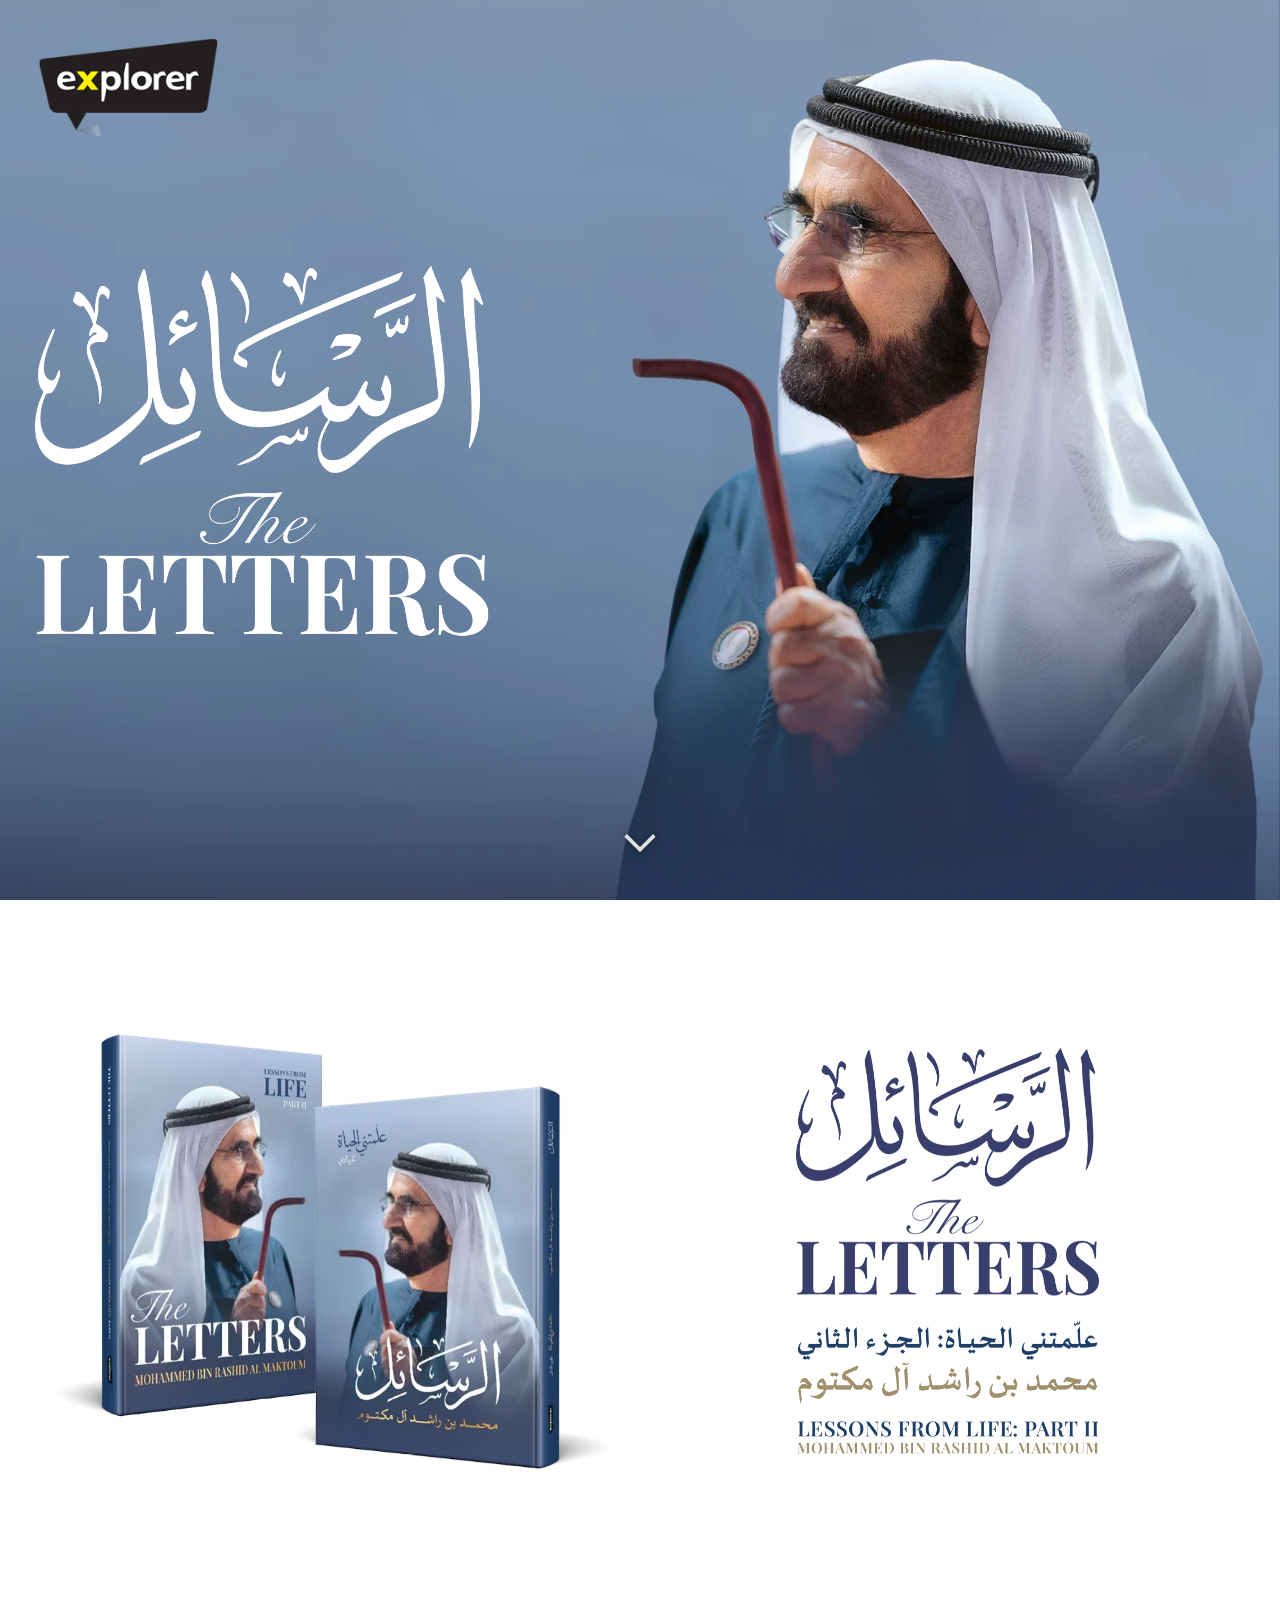
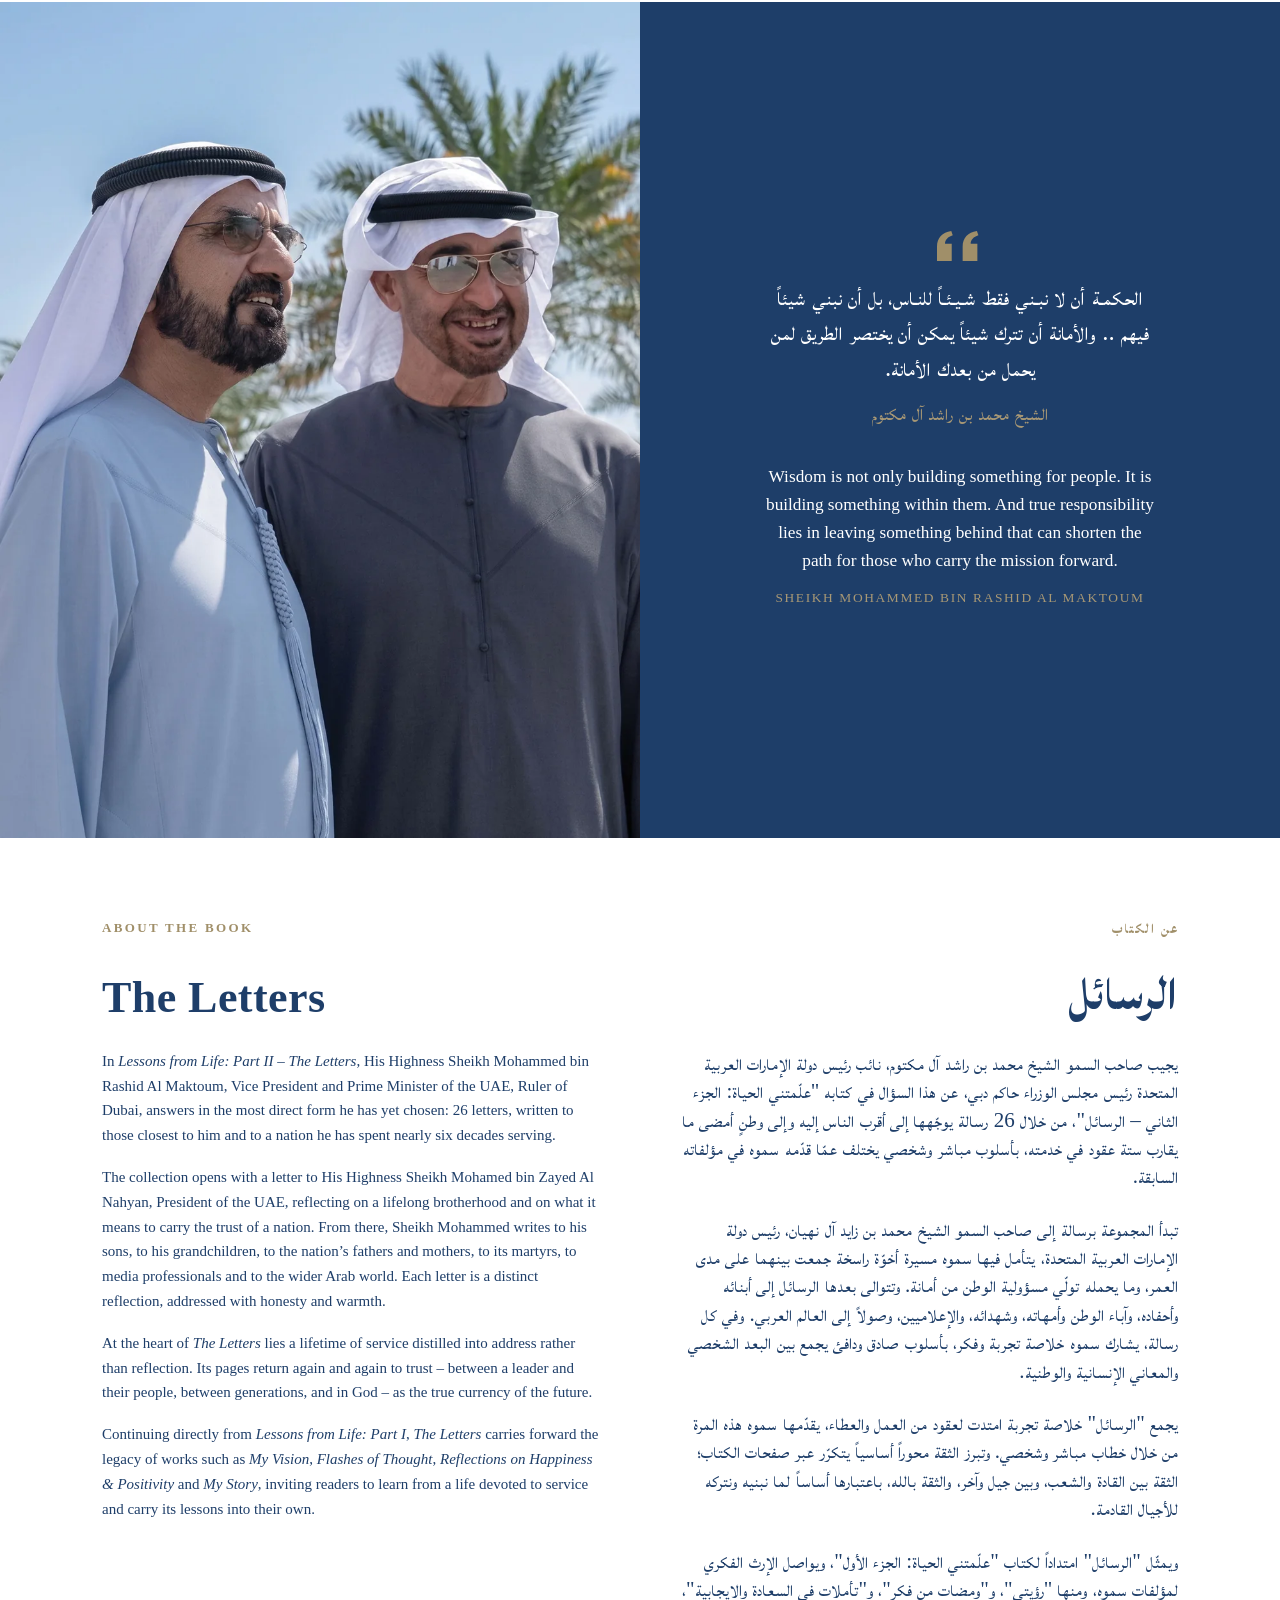
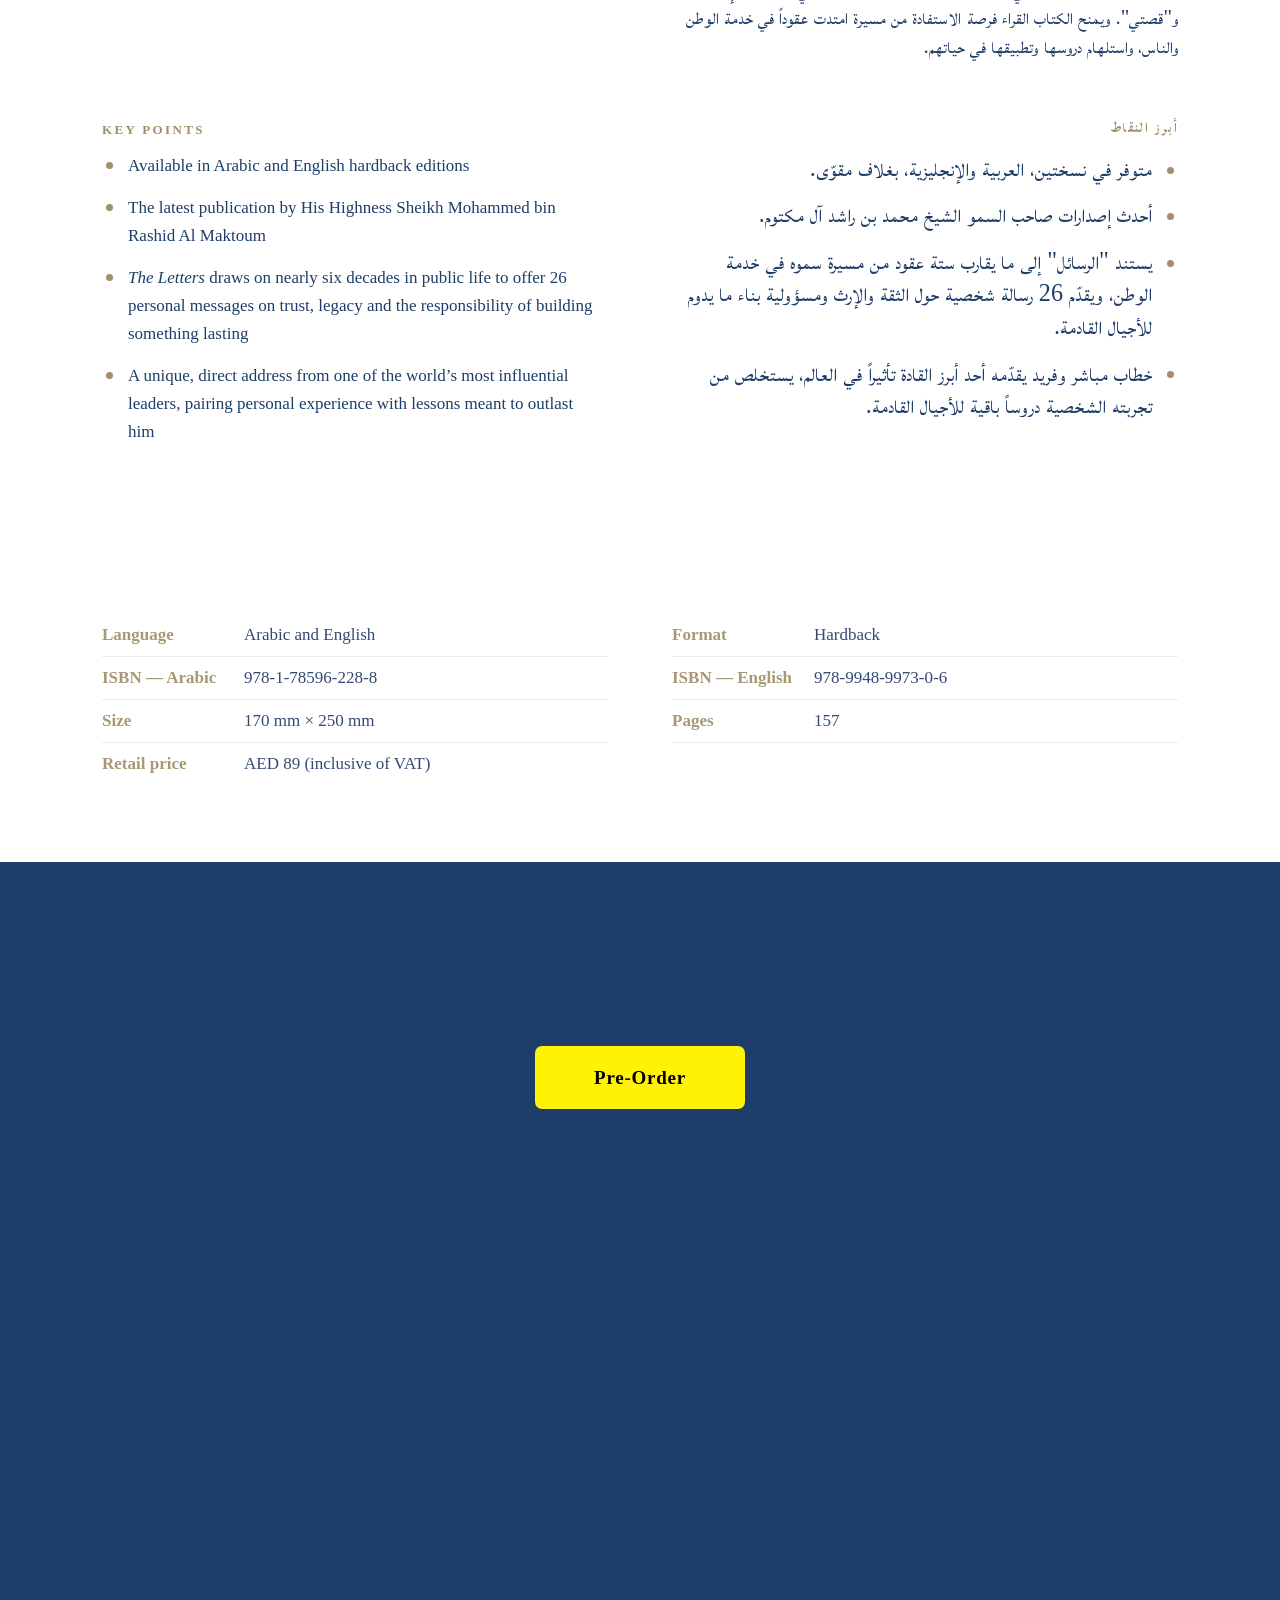
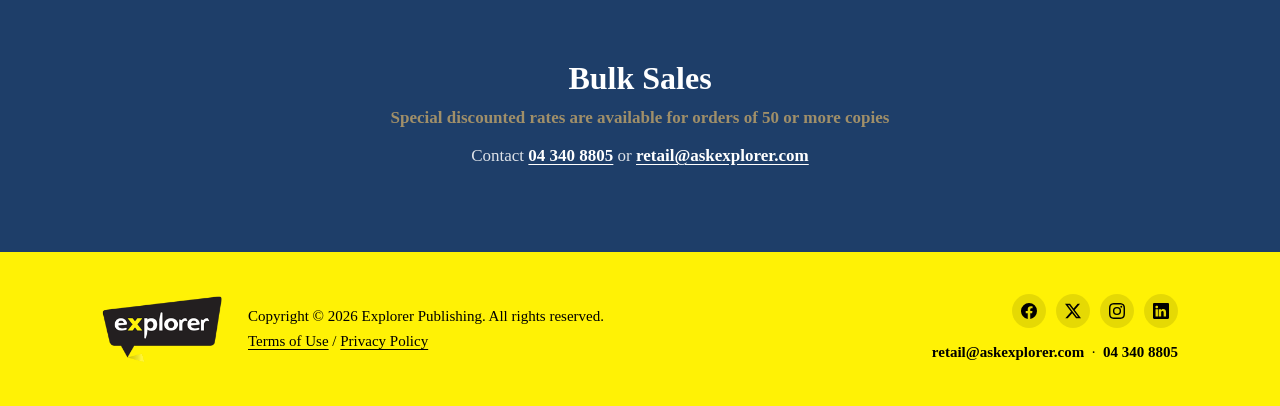
==== commit 85256ae1: "Re-cut artwork: reposition the hero title and rebalance the book columns New title assets arrived wi" ====
--- a/index.html
+++ b/index.html
@@ -40,7 +40,7 @@
 <!-- Hero art is the LCP. The sky is a CSS background, so without this the
      browser cannot start it until the stylesheet has parsed. -->
 <link rel="preload" href="images/part2/sky.webp" as="image" type="image/webp" />
-<link rel="preload" href="images/part2/figure.webp" as="image" type="image/webp" fetchpriority="high" />
+<link rel="preload" href="images/part2/figure.webp?v=3" as="image" type="image/webp" fetchpriority="high" />
 <link rel="stylesheet" href="css/site.css" />
 
 <script type="application/ld+json">
@@ -128,14 +128,14 @@
 
     <div class="hero__stage">
       <picture class="hero__art hero__art--title">
-        <source srcset="images/part2/title.webp?v=2" type="image/webp" />
-        <img src="images/part2/title.png?v=2" alt="" width="811" height="385"
+        <source srcset="images/part2/title.webp?v=3" type="image/webp" />
+        <img src="images/part2/title.png?v=3" alt="" width="811" height="665"
              decoding="async" fetchpriority="high" />
       </picture>
 
       <picture class="hero__art hero__art--figure">
-        <source srcset="images/part2/figure.webp" type="image/webp" />
-        <img src="images/part2/figure.png" alt="" width="940" height="1221"
+        <source srcset="images/part2/figure.webp?v=3" type="image/webp" />
+        <img src="images/part2/figure.png?v=3" alt="" width="940" height="1221"
              decoding="async" fetchpriority="high" />
       </picture>
     </div>
@@ -162,8 +162,8 @@
 
     <div class="book-split__col book-split__col--books" data-drift="-26">
       <picture>
-        <source srcset="images/part2/cover-books.webp?v=2" type="image/webp" />
-        <img src="images/part2/cover-books.png?v=2"
+        <source srcset="images/part2/cover-books.webp?v=3" type="image/webp" />
+        <img src="images/part2/cover-books.png?v=3"
              alt="The Letters shown in both editions: the English hardback and the Arabic hardback, علّمتني الحياة: الجزء الثاني – الرسائل"
              width="783" height="605"
              loading="lazy" decoding="async" />
@@ -172,10 +172,10 @@
 
     <div class="book-split__col book-split__col--title" data-drift="14">
       <picture>
-        <source srcset="images/part2/cover-title.webp?v=2" type="image/webp" />
-        <img src="images/part2/cover-title.png?v=2"
+        <source srcset="images/part2/cover-title.webp?v=3" type="image/webp" />
+        <img src="images/part2/cover-title.png?v=3"
              alt="Lessons from Life: Part II – The Letters, by Mohammed bin Rashid Al Maktoum"
-             width="578" height="575" loading="lazy" decoding="async" />
+             width="578" height="767" loading="lazy" decoding="async" />
       </picture>
     </div>
 
--- a/css/site.css
+++ b/css/site.css
@@ -204,9 +204,14 @@
 .hero__art { position: absolute; display: block; }
 .hero__art img { display: block; width: 100%; height: auto; }
 
-/* Exact offsets from the source frame:
-     title  bbox (142,428)-(953,813)   figure bbox (964,85)-(1904,1306) */
-.hero__art--title  { left:  7.100%; top: 32.772%; width: 40.550%; }
+/* The figure keeps the offsets it had in the designer's 2000x1306 frame -
+   bbox (964,85)-(1904,1306) - since that artwork is unchanged.
+
+   The title was re-cut as a stacked lockup: aspect 1.226 where it used to be
+   2.106, so the old width would now have run it 50% down the stage. It is set
+   narrower and vertically centred in the space left of the figure instead.
+   Right edge lands at 39%, clear of the figure's 48.2%. */
+.hero__art--title  { left:  6.000%; top: 29.400%; width: 33.000%; }
 .hero__art--figure { left: 48.200%; top:  6.508%; width: 47.000%; }
 
 .hero::before {
@@ -386,7 +391,10 @@
    is the hard limit; a larger export is needed to go bigger crisply, and on a
    2x screen these are already being resampled. */
 .book-split__col--books img { max-width: min(100%, clamp(420px, 46vw, 780px)); }
-.book-split__col--title img { max-width: min(100%, clamp(300px, 31vw, 578px)); }
+/* Capped so the two columns finish at a similar height: the books run
+   783x605, and the re-cut title is 578x767, which at its full width would
+   tower over them. 450px wide lands it at ~597px tall. */
+.book-split__col--title img { max-width: min(100%, clamp(240px, 24vw, 450px)); }
 
 /* Books on top, title beneath. */
 @media (max-width: 899.98px) {
